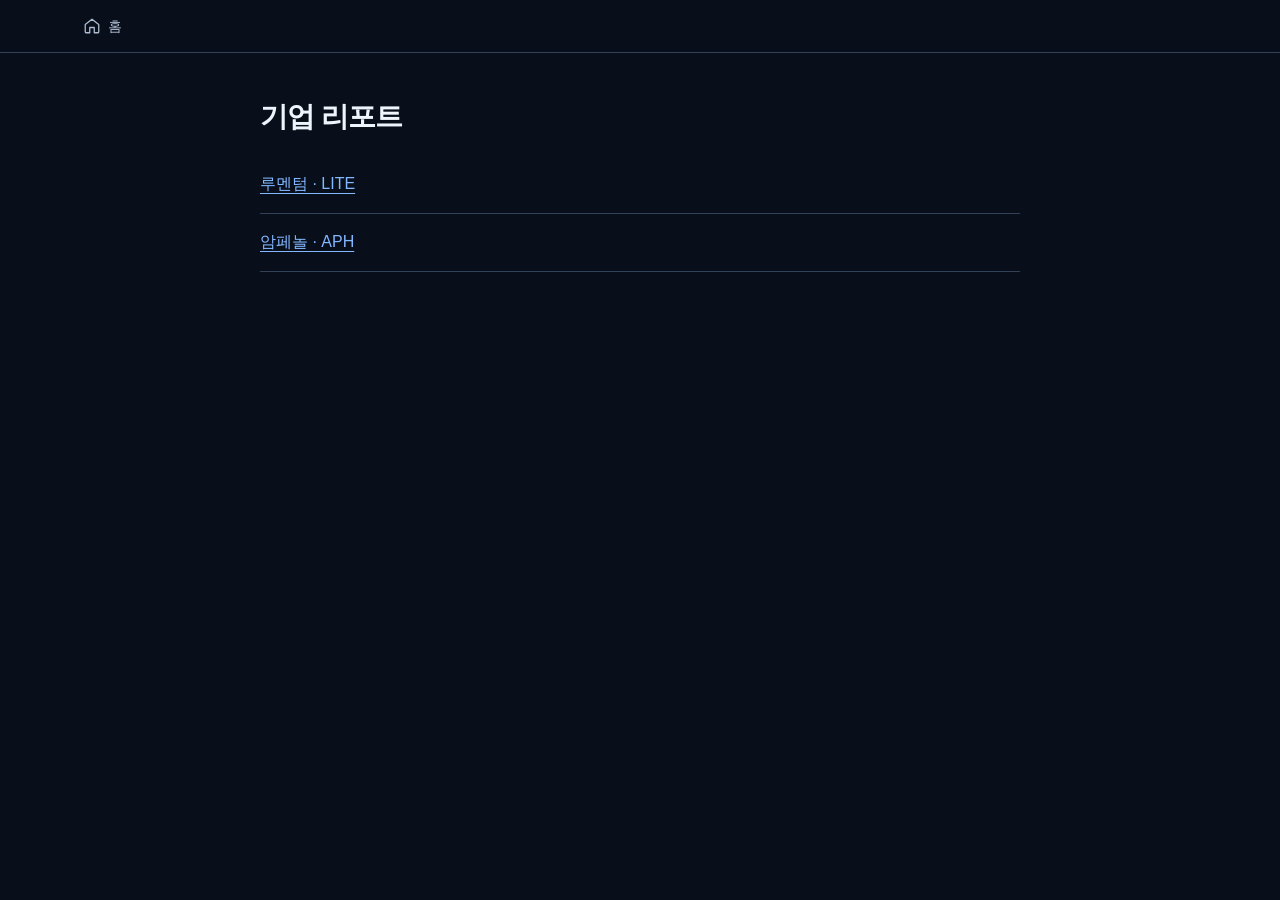
==== index.html @ a51a863b "Add report library with Lumentum and Amphenol analyses" ====
<!doctype html>
<html lang="ko">
<head>
  <meta charset="utf-8">
  <meta name="viewport" content="width=device-width, initial-scale=1">
  <meta name="description" content="Investment Lens 기업 분석 리포트 목록">
  <title>기업 리포트 | Investment Lens</title>
  <link rel="stylesheet" href="assets/site.css">
</head>
<body class="library">
  <header class="site-header">
    <div class="site-header-inner">
      <a class="home-link" href="index.html" aria-current="page">
        <svg viewBox="0 0 24 24" width="18" height="18" fill="none" stroke="currentColor" stroke-width="1.7" stroke-linecap="round" stroke-linejoin="round" aria-hidden="true"><path d="m3 10 9-7 9 7v10a1 1 0 0 1-1 1h-5v-7H9v7H4a1 1 0 0 1-1-1Z"/></svg>
        <span>홈</span>
      </a>
    </div>
  </header>
  <main class="report-library">
    <h1>기업 리포트</h1>
    <ul class="report-list">
      <li><a href="reports/lumentum-LITE-2026-10-02.html">루멘텀 · LITE</a></li>
      <li><a href="reports/amphenol-APH-2026-10-02.html">암페놀 · APH</a></li>
    </ul>
  </main>
</body>
</html>
---- assets/site.css ----
:root {
  --bg: #080f1b;
  --ink: #eff4fc;
  --muted: #afbdd1;
  --line: #304158;
  --blue: #83b7ff;
}

.site-header {
  position: sticky;
  top: 0;
  z-index: 10;
  display: block;
  padding: 4px 0;
  border-bottom: 1px solid var(--line);
  background: var(--bg);
}

.site-header-inner {
  max-width: 1160px;
  margin: 0 auto;
  padding: 0 28px;
}

.home-link {
  display: inline-flex;
  align-items: center;
  justify-content: center;
  gap: 7px;
  min-width: 64px;
  min-height: 44px;
  padding: 0 10px;
  border-radius: 6px;
  color: var(--muted);
  font-size: 14px;
  line-height: 1;
  text-decoration: none;
  transition: color 150ms, background-color 150ms;
}

.home-link svg {
  flex: none;
  width: 18px;
  height: 18px;
}

.home-link:hover,
.home-link:active {
  color: var(--ink);
  background: #16253b;
}

.home-link:focus-visible,
.report-list a:focus-visible {
  outline: 3px solid var(--blue);
  outline-offset: 3px;
}

.library {
  margin: 0;
  background: var(--bg);
  color: var(--ink);
  font-family: -apple-system, BlinkMacSystemFont, "Apple SD Gothic Neo", "Malgun Gothic", sans-serif;
  font-size: 16px;
  line-height: 1.8;
}

.report-library {
  max-width: 760px;
  margin: 0 auto;
  padding: 44px 28px;
}

.report-library h1 {
  margin: 0 0 20px;
  font-size: 28px;
  line-height: 1.4;
  letter-spacing: -0.035em;
}

.report-list {
  margin: 0;
  padding: 0;
  list-style: none;
}

.report-list li {
  border-bottom: 1px solid var(--line);
}

.report-list a {
  display: block;
  padding: 14px 0;
  color: var(--blue);
  text-underline-offset: 4px;
  transition: color 150ms;
}

.report-list a:hover {
  color: var(--ink);
}

@media (max-width: 700px) {
  .site-header-inner { padding: 0 18px; }
  .report-library { padding: 32px 18px; }
}

@media (max-width: 350px) {
  .site-header-inner { padding: 0 14px; }
  .report-library { padding-right: 14px; padding-left: 14px; }
}

@media (prefers-reduced-motion: reduce) {
  .home-link, .report-list a { transition: none; }
}

@media print {
  .site-header { display: none; }
}
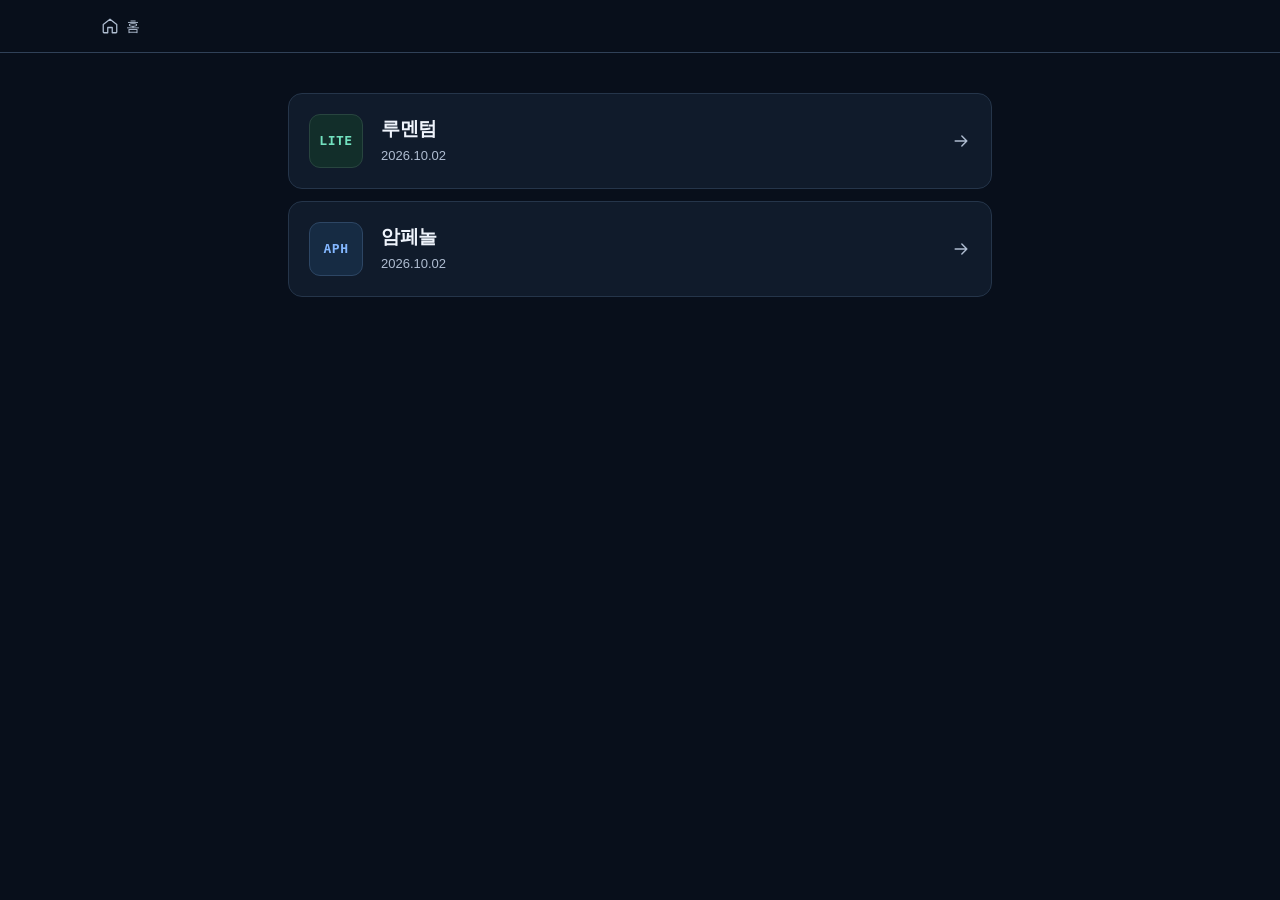
==== commit 01aa2018: "Polish report list and add Equora home screen icons" ====
--- a/index.html
+++ b/index.html
@@ -3,9 +3,16 @@
 <head>
   <meta charset="utf-8">
   <meta name="viewport" content="width=device-width, initial-scale=1">
-  <meta name="description" content="Investment Lens 기업 분석 리포트 목록">
-  <title>기업 리포트 | Investment Lens</title>
-  <link rel="stylesheet" href="assets/site.css">
+  <meta name="description" content="Equora · 기업 분석 리포트 목록">
+  <title>Equora</title>
+  <link rel="stylesheet" href="assets/site.css?v=2">
+<meta name="theme-color" content="#080f1b">
+<meta name="apple-mobile-web-app-capable" content="yes">
+<meta name="apple-mobile-web-app-title" content="Equora">
+<link rel="apple-touch-icon" sizes="180x180" href="assets/icons/apple-touch-icon.png">
+<link rel="icon" type="image/png" sizes="32x32" href="assets/icons/favicon-32.png">
+<link rel="icon" type="image/png" sizes="16x16" href="assets/icons/favicon-16.png">
+<link rel="manifest" href="site.webmanifest">
 </head>
 <body class="library">
   <header class="site-header">
@@ -16,11 +23,22 @@
       </a>
     </div>
   </header>
-  <main class="report-library">
-    <h1>기업 리포트</h1>
+  <main class="report-library" aria-label="기업 리포트 목록">
     <ul class="report-list">
-      <li><a href="reports/lumentum-LITE-2026-10-02.html">루멘텀 · LITE</a></li>
-      <li><a href="reports/amphenol-APH-2026-10-02.html">암페놀 · APH</a></li>
+      <li>
+        <a href="reports/lumentum-LITE-2026-10-02.html">
+          <span class="report-ticker">LITE</span>
+          <span class="report-info"><span class="report-name">루멘텀</span><time datetime="2026-10-02">2026.10.02</time></span>
+          <svg class="report-arrow" viewBox="0 0 24 24" width="20" height="20" fill="none" stroke="currentColor" stroke-width="1.7" stroke-linecap="round" stroke-linejoin="round" aria-hidden="true"><path d="M5 12h14m-6-6 6 6-6 6"/></svg>
+        </a>
+      </li>
+      <li>
+        <a href="reports/amphenol-APH-2026-10-02.html">
+          <span class="report-ticker report-ticker-blue">APH</span>
+          <span class="report-info"><span class="report-name">암페놀</span><time datetime="2026-10-02">2026.10.02</time></span>
+          <svg class="report-arrow" viewBox="0 0 24 24" width="20" height="20" fill="none" stroke="currentColor" stroke-width="1.7" stroke-linecap="round" stroke-linejoin="round" aria-hidden="true"><path d="M5 12h14m-6-6 6 6-6 6"/></svg>
+        </a>
+      </li>
     </ul>
   </main>
 </body>
--- a/assets/site.css
+++ b/assets/site.css
@@ -17,12 +17,14 @@
 }
 
 .site-header-inner {
+  box-sizing: border-box;
   max-width: 1160px;
   margin: 0 auto;
   padding: 0 28px;
 }
 
 .home-link {
+  box-sizing: border-box;
   display: inline-flex;
   align-items: center;
   justify-content: center;
@@ -66,43 +68,94 @@
 }
 
 .report-library {
+  box-sizing: border-box;
   max-width: 760px;
   margin: 0 auto;
-  padding: 44px 28px;
-}
-
-.report-library h1 {
-  margin: 0 0 20px;
-  font-size: 28px;
-  line-height: 1.4;
-  letter-spacing: -0.035em;
+  padding: 40px 28px;
 }
 
 .report-list {
+  display: grid;
+  gap: 12px;
   margin: 0;
   padding: 0;
   list-style: none;
 }
 
-.report-list li {
-  border-bottom: 1px solid var(--line);
+.report-list a {
+  display: flex;
+  align-items: center;
+  gap: 18px;
+  padding: 20px;
+  border: 1px solid #25354a;
+  border-radius: 14px;
+  background: #101b2b;
+  color: var(--ink);
+  text-decoration: none;
+  transition: border-color 150ms, background-color 150ms;
 }
 
-.report-list a {
-  display: block;
-  padding: 14px 0;
-  color: var(--blue);
-  text-underline-offset: 4px;
-  transition: color 150ms;
+.report-list a:hover,
+.report-list a:active {
+  border-color: #51756f;
+  background: #142336;
 }
 
-.report-list a:hover {
-  color: var(--ink);
+.report-ticker {
+  display: flex;
+  flex: 0 0 52px;
+  align-items: center;
+  justify-content: center;
+  height: 52px;
+  border: 1px solid #28453f;
+  border-radius: 11px;
+  background: #122e2a;
+  color: #72e2bf;
+  font-family: ui-monospace, SFMono-Regular, Consolas, monospace;
+  font-size: 13px;
+  font-weight: 700;
+  letter-spacing: .04em;
+}
+
+.report-ticker-blue {
+  border-color: #2d4664;
+  background: #162b43;
+  color: var(--blue);
+}
+
+.report-info {
+  display: flex;
+  flex: 1;
+  flex-direction: column;
+  min-width: 0;
+  gap: 2px;
+}
+
+.report-name {
+  font-size: 19px;
+  font-weight: 650;
+  letter-spacing: -.025em;
+  line-height: 1.5;
+}
+
+.report-info time {
+  color: var(--muted);
+  font-size: 13px;
+  font-variant-numeric: tabular-nums;
+  line-height: 1.6;
+}
+
+.report-arrow {
+  flex: 0 0 20px;
+  color: var(--muted);
 }
 
 @media (max-width: 700px) {
   .site-header-inner { padding: 0 18px; }
-  .report-library { padding: 32px 18px; }
+  .report-library { padding: 28px 18px; }
+  .report-list a { gap: 14px; padding: 16px; }
+  .report-name { font-size: 18px; }
+  .report-ticker { flex-basis: 46px; height: 46px; font-size: 12px; }
 }
 
 @media (max-width: 350px) {
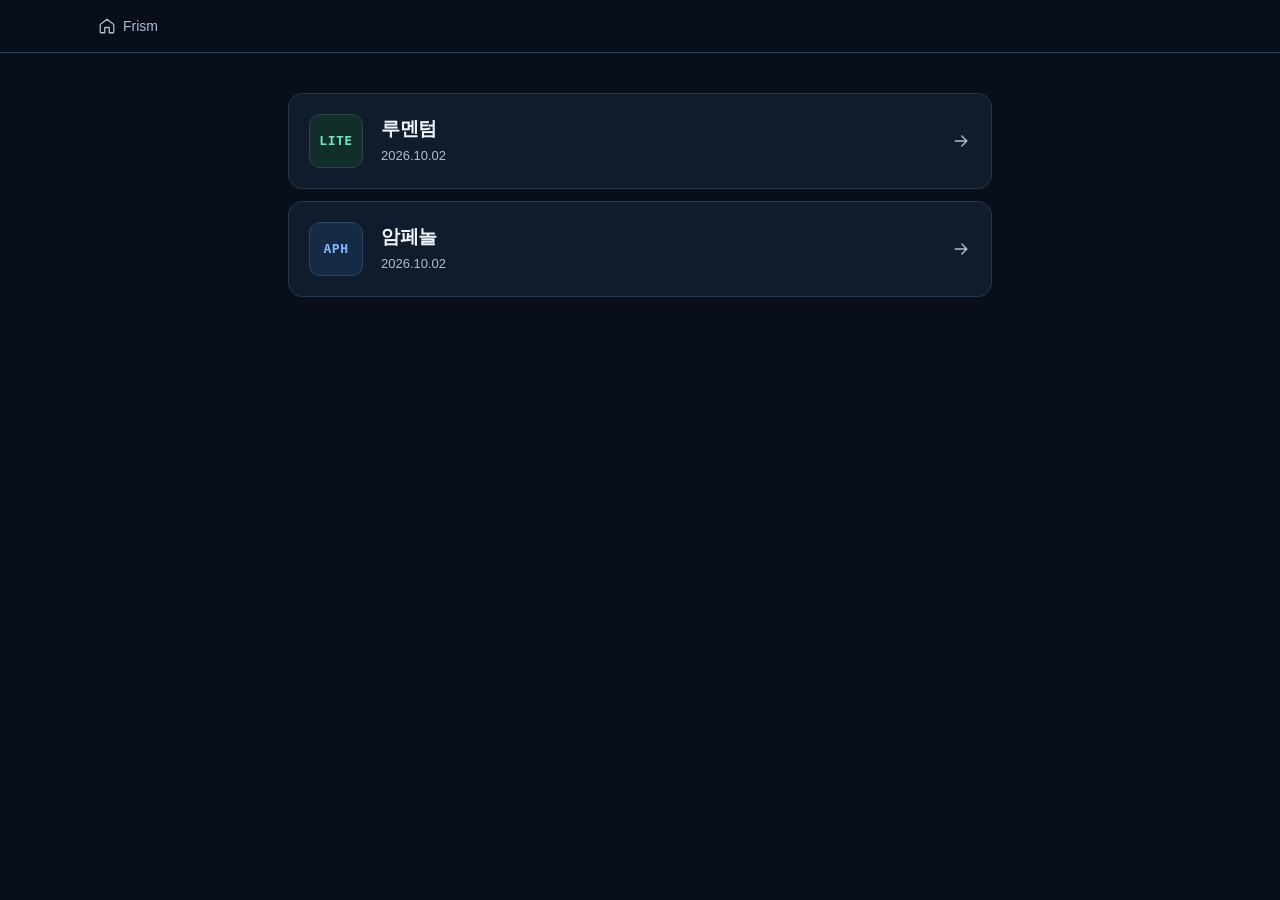
==== commit 0a25cb44: "Label the shared home button Frism" ====
--- a/index.html
+++ b/index.html
@@ -3,12 +3,12 @@
 <head>
   <meta charset="utf-8">
   <meta name="viewport" content="width=device-width, initial-scale=1">
-  <meta name="description" content="Equora · 기업 분석 리포트 목록">
-  <title>Equora</title>
+  <meta name="description" content="Frism · 기업 분석 리포트 목록">
+  <title>Frism</title>
   <link rel="stylesheet" href="assets/site.css?v=2">
 <meta name="theme-color" content="#080f1b">
 <meta name="apple-mobile-web-app-capable" content="yes">
-<meta name="apple-mobile-web-app-title" content="Equora">
+<meta name="apple-mobile-web-app-title" content="Frism">
 <link rel="apple-touch-icon" sizes="180x180" href="assets/icons/apple-touch-icon.png">
 <link rel="icon" type="image/png" sizes="32x32" href="assets/icons/favicon-32.png">
 <link rel="icon" type="image/png" sizes="16x16" href="assets/icons/favicon-16.png">
@@ -19,7 +19,7 @@
     <div class="site-header-inner">
       <a class="home-link" href="index.html" aria-current="page">
         <svg viewBox="0 0 24 24" width="18" height="18" fill="none" stroke="currentColor" stroke-width="1.7" stroke-linecap="round" stroke-linejoin="round" aria-hidden="true"><path d="m3 10 9-7 9 7v10a1 1 0 0 1-1 1h-5v-7H9v7H4a1 1 0 0 1-1-1Z"/></svg>
-        <span>홈</span>
+        <span>Frism</span>
       </a>
     </div>
   </header>
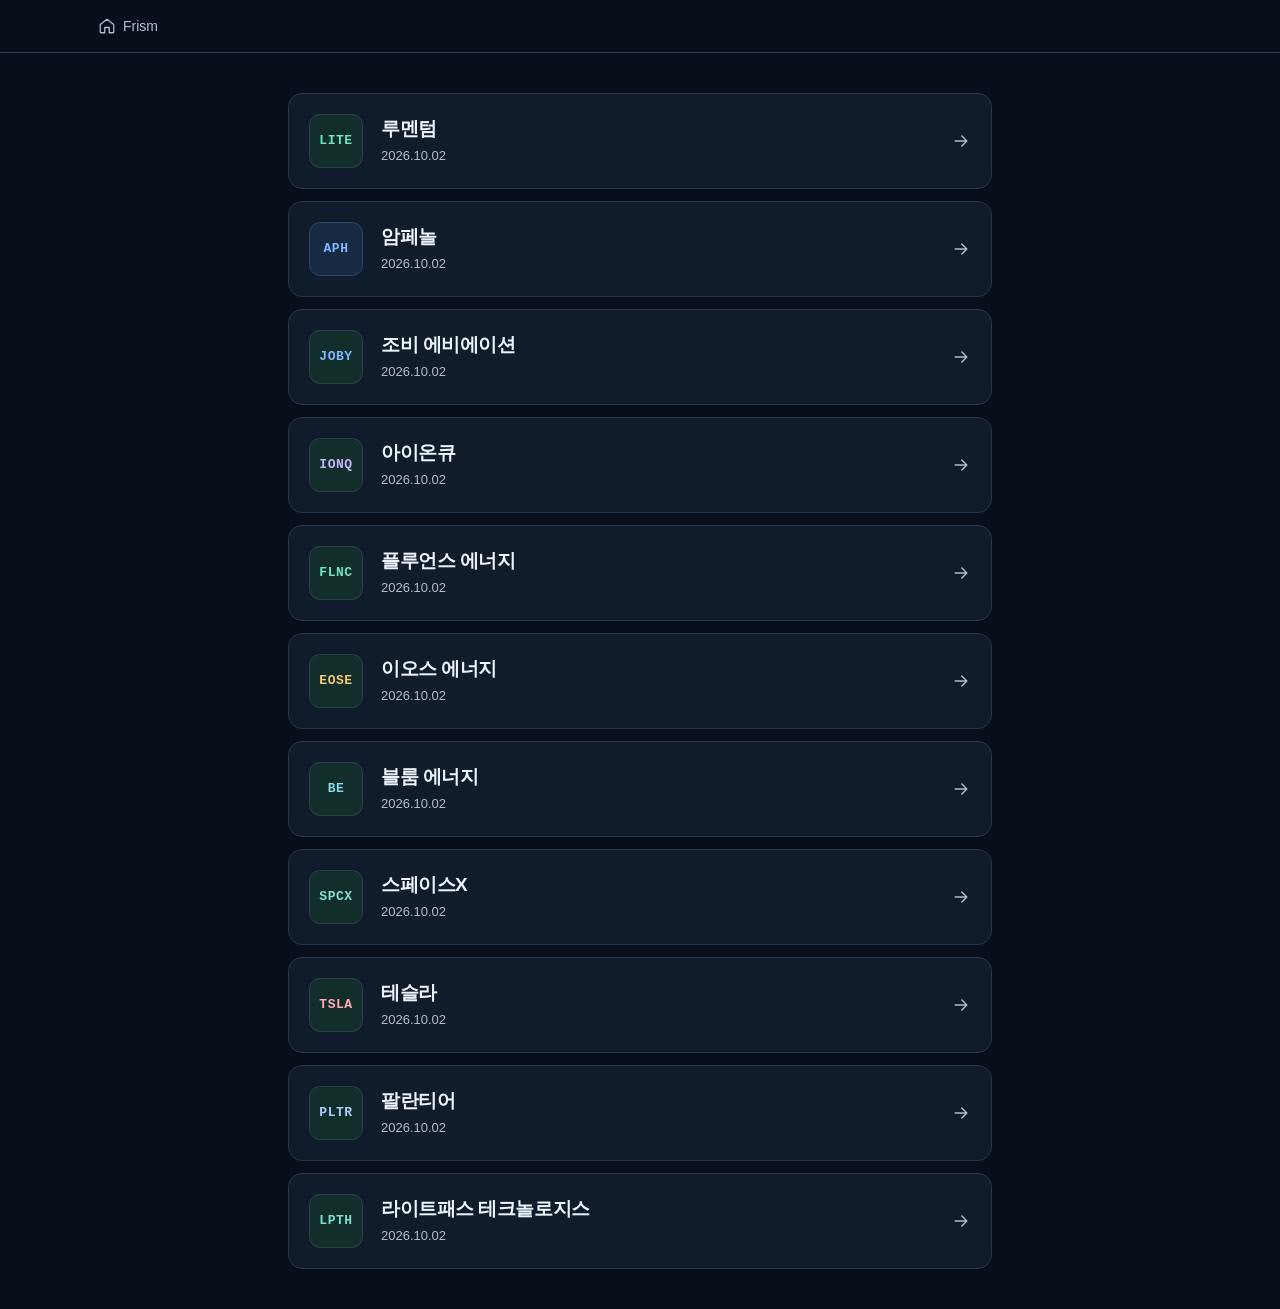
==== commit cf34c67c: "Add nine company reports with Frism mobile UI" ====
--- a/index.html
+++ b/index.html
@@ -39,6 +39,24 @@
           <svg class="report-arrow" viewBox="0 0 24 24" width="20" height="20" fill="none" stroke="currentColor" stroke-width="1.7" stroke-linecap="round" stroke-linejoin="round" aria-hidden="true"><path d="M5 12h14m-6-6 6 6-6 6"/></svg>
         </a>
       </li>
+
+
+
+
+
+
+
+
+
+    <li><a href="reports/joby-JOBY-2026-10-02.html"><span class="report-ticker" style="color:#83b7ff">JOBY</span><span class="report-info"><span class="report-name">조비 에비에이션</span><time datetime="2026-10-02">2026.10.02</time></span><svg class="report-arrow" viewBox="0 0 24 24" width="20" height="20" fill="none" stroke="currentColor" stroke-width="1.7" stroke-linecap="round" stroke-linejoin="round" aria-hidden="true"><path d="M5 12h14m-6-6 6 6-6 6"/></svg></a></li>
+<li><a href="reports/ionq-IONQ-2026-10-02.html"><span class="report-ticker" style="color:#c4b5fd">IONQ</span><span class="report-info"><span class="report-name">아이온큐</span><time datetime="2026-10-02">2026.10.02</time></span><svg class="report-arrow" viewBox="0 0 24 24" width="20" height="20" fill="none" stroke="currentColor" stroke-width="1.7" stroke-linecap="round" stroke-linejoin="round" aria-hidden="true"><path d="M5 12h14m-6-6 6 6-6 6"/></svg></a></li>
+<li><a href="reports/fluence-FLNC-2026-10-02.html"><span class="report-ticker" style="color:#72e2bf">FLNC</span><span class="report-info"><span class="report-name">플루언스 에너지</span><time datetime="2026-10-02">2026.10.02</time></span><svg class="report-arrow" viewBox="0 0 24 24" width="20" height="20" fill="none" stroke="currentColor" stroke-width="1.7" stroke-linecap="round" stroke-linejoin="round" aria-hidden="true"><path d="M5 12h14m-6-6 6 6-6 6"/></svg></a></li>
+<li><a href="reports/eos-EOSE-2026-10-02.html"><span class="report-ticker" style="color:#f6c879">EOSE</span><span class="report-info"><span class="report-name">이오스 에너지</span><time datetime="2026-10-02">2026.10.02</time></span><svg class="report-arrow" viewBox="0 0 24 24" width="20" height="20" fill="none" stroke="currentColor" stroke-width="1.7" stroke-linecap="round" stroke-linejoin="round" aria-hidden="true"><path d="M5 12h14m-6-6 6 6-6 6"/></svg></a></li>
+<li><a href="reports/bloom-energy-BE-2026-10-02.html"><span class="report-ticker" style="color:#88d7ed">BE</span><span class="report-info"><span class="report-name">블룸 에너지</span><time datetime="2026-10-02">2026.10.02</time></span><svg class="report-arrow" viewBox="0 0 24 24" width="20" height="20" fill="none" stroke="currentColor" stroke-width="1.7" stroke-linecap="round" stroke-linejoin="round" aria-hidden="true"><path d="M5 12h14m-6-6 6 6-6 6"/></svg></a></li>
+<li><a href="reports/spacex-SPCX-2026-10-02.html"><span class="report-ticker" style="color:#8adbd3">SPCX</span><span class="report-info"><span class="report-name">스페이스X</span><time datetime="2026-10-02">2026.10.02</time></span><svg class="report-arrow" viewBox="0 0 24 24" width="20" height="20" fill="none" stroke="currentColor" stroke-width="1.7" stroke-linecap="round" stroke-linejoin="round" aria-hidden="true"><path d="M5 12h14m-6-6 6 6-6 6"/></svg></a></li>
+<li><a href="reports/tesla-TSLA-2026-10-02.html"><span class="report-ticker" style="color:#ffacb7">TSLA</span><span class="report-info"><span class="report-name">테슬라</span><time datetime="2026-10-02">2026.10.02</time></span><svg class="report-arrow" viewBox="0 0 24 24" width="20" height="20" fill="none" stroke="currentColor" stroke-width="1.7" stroke-linecap="round" stroke-linejoin="round" aria-hidden="true"><path d="M5 12h14m-6-6 6 6-6 6"/></svg></a></li>
+<li><a href="reports/palantir-PLTR-2026-10-02.html"><span class="report-ticker" style="color:#b4c9ff">PLTR</span><span class="report-info"><span class="report-name">팔란티어</span><time datetime="2026-10-02">2026.10.02</time></span><svg class="report-arrow" viewBox="0 0 24 24" width="20" height="20" fill="none" stroke="currentColor" stroke-width="1.7" stroke-linecap="round" stroke-linejoin="round" aria-hidden="true"><path d="M5 12h14m-6-6 6 6-6 6"/></svg></a></li>
+<li><a href="reports/lightpath-LPTH-2026-10-02.html"><span class="report-ticker" style="color:#82ddcf">LPTH</span><span class="report-info"><span class="report-name">라이트패스 테크놀로지스</span><time datetime="2026-10-02">2026.10.02</time></span><svg class="report-arrow" viewBox="0 0 24 24" width="20" height="20" fill="none" stroke="currentColor" stroke-width="1.7" stroke-linecap="round" stroke-linejoin="round" aria-hidden="true"><path d="M5 12h14m-6-6 6 6-6 6"/></svg></a></li>
     </ul>
   </main>
 </body>
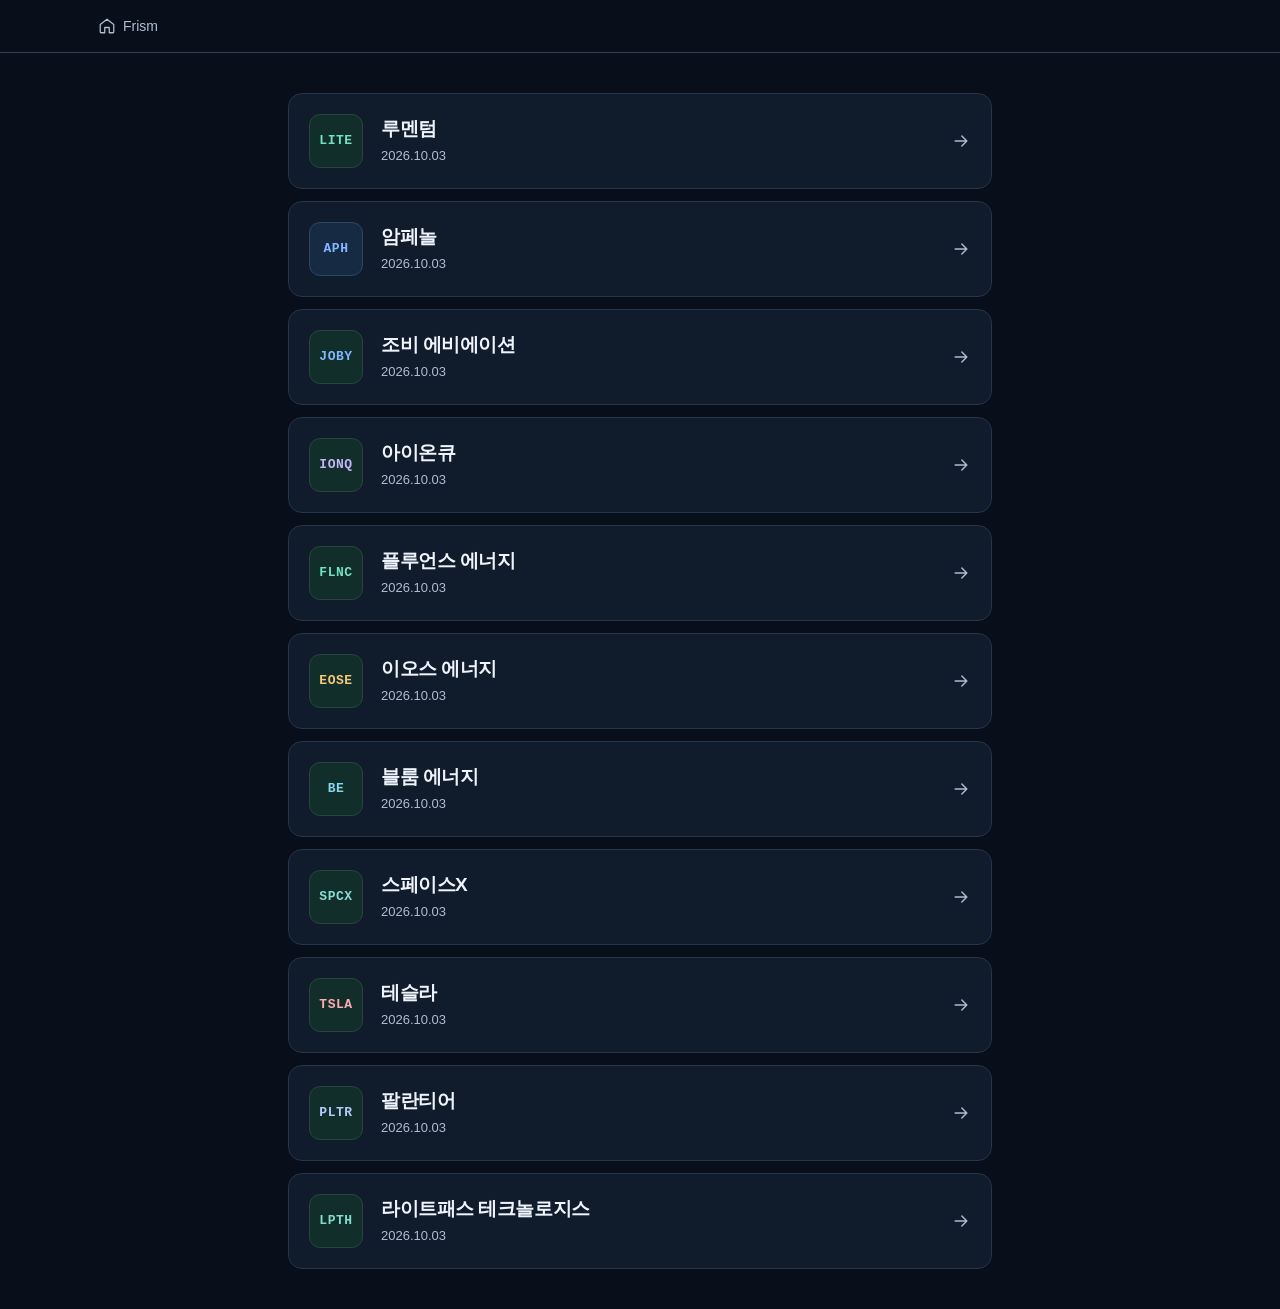
==== commit 7fa31b6f: "Update company reports with financials-first mobile analysis" ====
--- a/index.html
+++ b/index.html
@@ -28,14 +28,14 @@
       <li>
         <a href="reports/lumentum-LITE-2026-10-02.html">
           <span class="report-ticker">LITE</span>
-          <span class="report-info"><span class="report-name">루멘텀</span><time datetime="2026-10-02">2026.10.02</time></span>
+          <span class="report-info"><span class="report-name">루멘텀</span><time datetime="2026-10-03">2026.10.03</time></span>
           <svg class="report-arrow" viewBox="0 0 24 24" width="20" height="20" fill="none" stroke="currentColor" stroke-width="1.7" stroke-linecap="round" stroke-linejoin="round" aria-hidden="true"><path d="M5 12h14m-6-6 6 6-6 6"/></svg>
         </a>
       </li>
       <li>
         <a href="reports/amphenol-APH-2026-10-02.html">
           <span class="report-ticker report-ticker-blue">APH</span>
-          <span class="report-info"><span class="report-name">암페놀</span><time datetime="2026-10-02">2026.10.02</time></span>
+          <span class="report-info"><span class="report-name">암페놀</span><time datetime="2026-10-03">2026.10.03</time></span>
           <svg class="report-arrow" viewBox="0 0 24 24" width="20" height="20" fill="none" stroke="currentColor" stroke-width="1.7" stroke-linecap="round" stroke-linejoin="round" aria-hidden="true"><path d="M5 12h14m-6-6 6 6-6 6"/></svg>
         </a>
       </li>
@@ -48,15 +48,15 @@
 
 
 
-    <li><a href="reports/joby-JOBY-2026-10-02.html"><span class="report-ticker" style="color:#83b7ff">JOBY</span><span class="report-info"><span class="report-name">조비 에비에이션</span><time datetime="2026-10-02">2026.10.02</time></span><svg class="report-arrow" viewBox="0 0 24 24" width="20" height="20" fill="none" stroke="currentColor" stroke-width="1.7" stroke-linecap="round" stroke-linejoin="round" aria-hidden="true"><path d="M5 12h14m-6-6 6 6-6 6"/></svg></a></li>
-<li><a href="reports/ionq-IONQ-2026-10-02.html"><span class="report-ticker" style="color:#c4b5fd">IONQ</span><span class="report-info"><span class="report-name">아이온큐</span><time datetime="2026-10-02">2026.10.02</time></span><svg class="report-arrow" viewBox="0 0 24 24" width="20" height="20" fill="none" stroke="currentColor" stroke-width="1.7" stroke-linecap="round" stroke-linejoin="round" aria-hidden="true"><path d="M5 12h14m-6-6 6 6-6 6"/></svg></a></li>
-<li><a href="reports/fluence-FLNC-2026-10-02.html"><span class="report-ticker" style="color:#72e2bf">FLNC</span><span class="report-info"><span class="report-name">플루언스 에너지</span><time datetime="2026-10-02">2026.10.02</time></span><svg class="report-arrow" viewBox="0 0 24 24" width="20" height="20" fill="none" stroke="currentColor" stroke-width="1.7" stroke-linecap="round" stroke-linejoin="round" aria-hidden="true"><path d="M5 12h14m-6-6 6 6-6 6"/></svg></a></li>
-<li><a href="reports/eos-EOSE-2026-10-02.html"><span class="report-ticker" style="color:#f6c879">EOSE</span><span class="report-info"><span class="report-name">이오스 에너지</span><time datetime="2026-10-02">2026.10.02</time></span><svg class="report-arrow" viewBox="0 0 24 24" width="20" height="20" fill="none" stroke="currentColor" stroke-width="1.7" stroke-linecap="round" stroke-linejoin="round" aria-hidden="true"><path d="M5 12h14m-6-6 6 6-6 6"/></svg></a></li>
-<li><a href="reports/bloom-energy-BE-2026-10-02.html"><span class="report-ticker" style="color:#88d7ed">BE</span><span class="report-info"><span class="report-name">블룸 에너지</span><time datetime="2026-10-02">2026.10.02</time></span><svg class="report-arrow" viewBox="0 0 24 24" width="20" height="20" fill="none" stroke="currentColor" stroke-width="1.7" stroke-linecap="round" stroke-linejoin="round" aria-hidden="true"><path d="M5 12h14m-6-6 6 6-6 6"/></svg></a></li>
-<li><a href="reports/spacex-SPCX-2026-10-02.html"><span class="report-ticker" style="color:#8adbd3">SPCX</span><span class="report-info"><span class="report-name">스페이스X</span><time datetime="2026-10-02">2026.10.02</time></span><svg class="report-arrow" viewBox="0 0 24 24" width="20" height="20" fill="none" stroke="currentColor" stroke-width="1.7" stroke-linecap="round" stroke-linejoin="round" aria-hidden="true"><path d="M5 12h14m-6-6 6 6-6 6"/></svg></a></li>
-<li><a href="reports/tesla-TSLA-2026-10-02.html"><span class="report-ticker" style="color:#ffacb7">TSLA</span><span class="report-info"><span class="report-name">테슬라</span><time datetime="2026-10-02">2026.10.02</time></span><svg class="report-arrow" viewBox="0 0 24 24" width="20" height="20" fill="none" stroke="currentColor" stroke-width="1.7" stroke-linecap="round" stroke-linejoin="round" aria-hidden="true"><path d="M5 12h14m-6-6 6 6-6 6"/></svg></a></li>
-<li><a href="reports/palantir-PLTR-2026-10-02.html"><span class="report-ticker" style="color:#b4c9ff">PLTR</span><span class="report-info"><span class="report-name">팔란티어</span><time datetime="2026-10-02">2026.10.02</time></span><svg class="report-arrow" viewBox="0 0 24 24" width="20" height="20" fill="none" stroke="currentColor" stroke-width="1.7" stroke-linecap="round" stroke-linejoin="round" aria-hidden="true"><path d="M5 12h14m-6-6 6 6-6 6"/></svg></a></li>
-<li><a href="reports/lightpath-LPTH-2026-10-02.html"><span class="report-ticker" style="color:#82ddcf">LPTH</span><span class="report-info"><span class="report-name">라이트패스 테크놀로지스</span><time datetime="2026-10-02">2026.10.02</time></span><svg class="report-arrow" viewBox="0 0 24 24" width="20" height="20" fill="none" stroke="currentColor" stroke-width="1.7" stroke-linecap="round" stroke-linejoin="round" aria-hidden="true"><path d="M5 12h14m-6-6 6 6-6 6"/></svg></a></li>
+    <li><a href="reports/joby-JOBY-2026-10-02.html"><span class="report-ticker" style="color:#83b7ff">JOBY</span><span class="report-info"><span class="report-name">조비 에비에이션</span><time datetime="2026-10-03">2026.10.03</time></span><svg class="report-arrow" viewBox="0 0 24 24" width="20" height="20" fill="none" stroke="currentColor" stroke-width="1.7" stroke-linecap="round" stroke-linejoin="round" aria-hidden="true"><path d="M5 12h14m-6-6 6 6-6 6"/></svg></a></li>
+<li><a href="reports/ionq-IONQ-2026-10-02.html"><span class="report-ticker" style="color:#c4b5fd">IONQ</span><span class="report-info"><span class="report-name">아이온큐</span><time datetime="2026-10-03">2026.10.03</time></span><svg class="report-arrow" viewBox="0 0 24 24" width="20" height="20" fill="none" stroke="currentColor" stroke-width="1.7" stroke-linecap="round" stroke-linejoin="round" aria-hidden="true"><path d="M5 12h14m-6-6 6 6-6 6"/></svg></a></li>
+<li><a href="reports/fluence-FLNC-2026-10-02.html"><span class="report-ticker" style="color:#72e2bf">FLNC</span><span class="report-info"><span class="report-name">플루언스 에너지</span><time datetime="2026-10-03">2026.10.03</time></span><svg class="report-arrow" viewBox="0 0 24 24" width="20" height="20" fill="none" stroke="currentColor" stroke-width="1.7" stroke-linecap="round" stroke-linejoin="round" aria-hidden="true"><path d="M5 12h14m-6-6 6 6-6 6"/></svg></a></li>
+<li><a href="reports/eos-EOSE-2026-10-02.html"><span class="report-ticker" style="color:#f6c879">EOSE</span><span class="report-info"><span class="report-name">이오스 에너지</span><time datetime="2026-10-03">2026.10.03</time></span><svg class="report-arrow" viewBox="0 0 24 24" width="20" height="20" fill="none" stroke="currentColor" stroke-width="1.7" stroke-linecap="round" stroke-linejoin="round" aria-hidden="true"><path d="M5 12h14m-6-6 6 6-6 6"/></svg></a></li>
+<li><a href="reports/bloom-energy-BE-2026-10-02.html"><span class="report-ticker" style="color:#88d7ed">BE</span><span class="report-info"><span class="report-name">블룸 에너지</span><time datetime="2026-10-03">2026.10.03</time></span><svg class="report-arrow" viewBox="0 0 24 24" width="20" height="20" fill="none" stroke="currentColor" stroke-width="1.7" stroke-linecap="round" stroke-linejoin="round" aria-hidden="true"><path d="M5 12h14m-6-6 6 6-6 6"/></svg></a></li>
+<li><a href="reports/spacex-SPCX-2026-10-02.html"><span class="report-ticker" style="color:#8adbd3">SPCX</span><span class="report-info"><span class="report-name">스페이스X</span><time datetime="2026-10-03">2026.10.03</time></span><svg class="report-arrow" viewBox="0 0 24 24" width="20" height="20" fill="none" stroke="currentColor" stroke-width="1.7" stroke-linecap="round" stroke-linejoin="round" aria-hidden="true"><path d="M5 12h14m-6-6 6 6-6 6"/></svg></a></li>
+<li><a href="reports/tesla-TSLA-2026-10-02.html"><span class="report-ticker" style="color:#ffacb7">TSLA</span><span class="report-info"><span class="report-name">테슬라</span><time datetime="2026-10-03">2026.10.03</time></span><svg class="report-arrow" viewBox="0 0 24 24" width="20" height="20" fill="none" stroke="currentColor" stroke-width="1.7" stroke-linecap="round" stroke-linejoin="round" aria-hidden="true"><path d="M5 12h14m-6-6 6 6-6 6"/></svg></a></li>
+<li><a href="reports/palantir-PLTR-2026-10-02.html"><span class="report-ticker" style="color:#b4c9ff">PLTR</span><span class="report-info"><span class="report-name">팔란티어</span><time datetime="2026-10-03">2026.10.03</time></span><svg class="report-arrow" viewBox="0 0 24 24" width="20" height="20" fill="none" stroke="currentColor" stroke-width="1.7" stroke-linecap="round" stroke-linejoin="round" aria-hidden="true"><path d="M5 12h14m-6-6 6 6-6 6"/></svg></a></li>
+<li><a href="reports/lightpath-LPTH-2026-10-02.html"><span class="report-ticker" style="color:#82ddcf">LPTH</span><span class="report-info"><span class="report-name">라이트패스 테크놀로지스</span><time datetime="2026-10-03">2026.10.03</time></span><svg class="report-arrow" viewBox="0 0 24 24" width="20" height="20" fill="none" stroke="currentColor" stroke-width="1.7" stroke-linecap="round" stroke-linejoin="round" aria-hidden="true"><path d="M5 12h14m-6-6 6 6-6 6"/></svg></a></li>
     </ul>
   </main>
 </body>
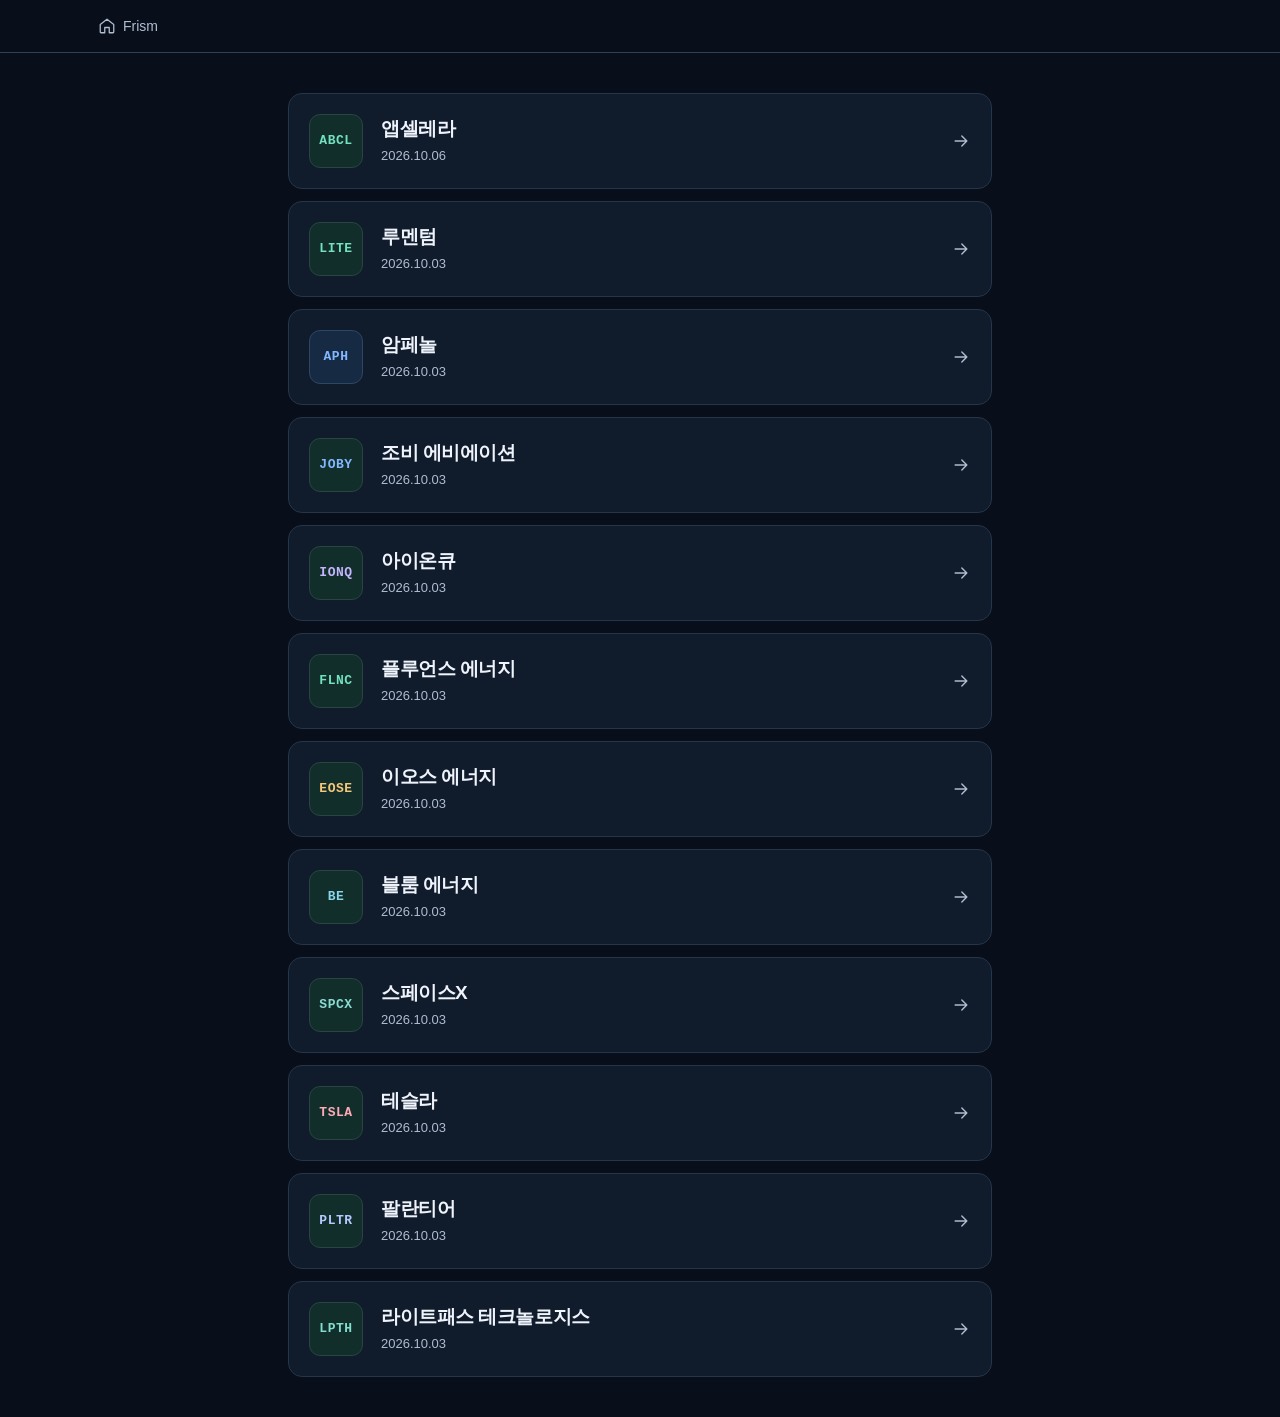
==== commit ae409fa9: "List ABCL report on the Frism home page" ====
--- a/index.html
+++ b/index.html
@@ -25,6 +25,16 @@
   </header>
   <main class="report-library" aria-label="기업 리포트 목록">
     <ul class="report-list">
+      <li>
+        <a href="reports/abcellera-ABCL-2026-10-06.html">
+          <span class="report-ticker">ABCL</span>
+          <span class="report-info">
+            <span class="report-name">앱셀레라</span>
+            <time datetime="2026-10-06">2026.10.06</time>
+          </span>
+          <svg class="report-arrow" viewBox="0 0 24 24" width="20" height="20" fill="none" stroke="currentColor" stroke-width="1.7" stroke-linecap="round" stroke-linejoin="round" aria-hidden="true"><path d="M5 12h14m-6-6 6 6-6 6"/></svg>
+        </a>
+      </li>
       <li>
         <a href="reports/lumentum-LITE-2026-10-02.html">
           <span class="report-ticker">LITE</span>
